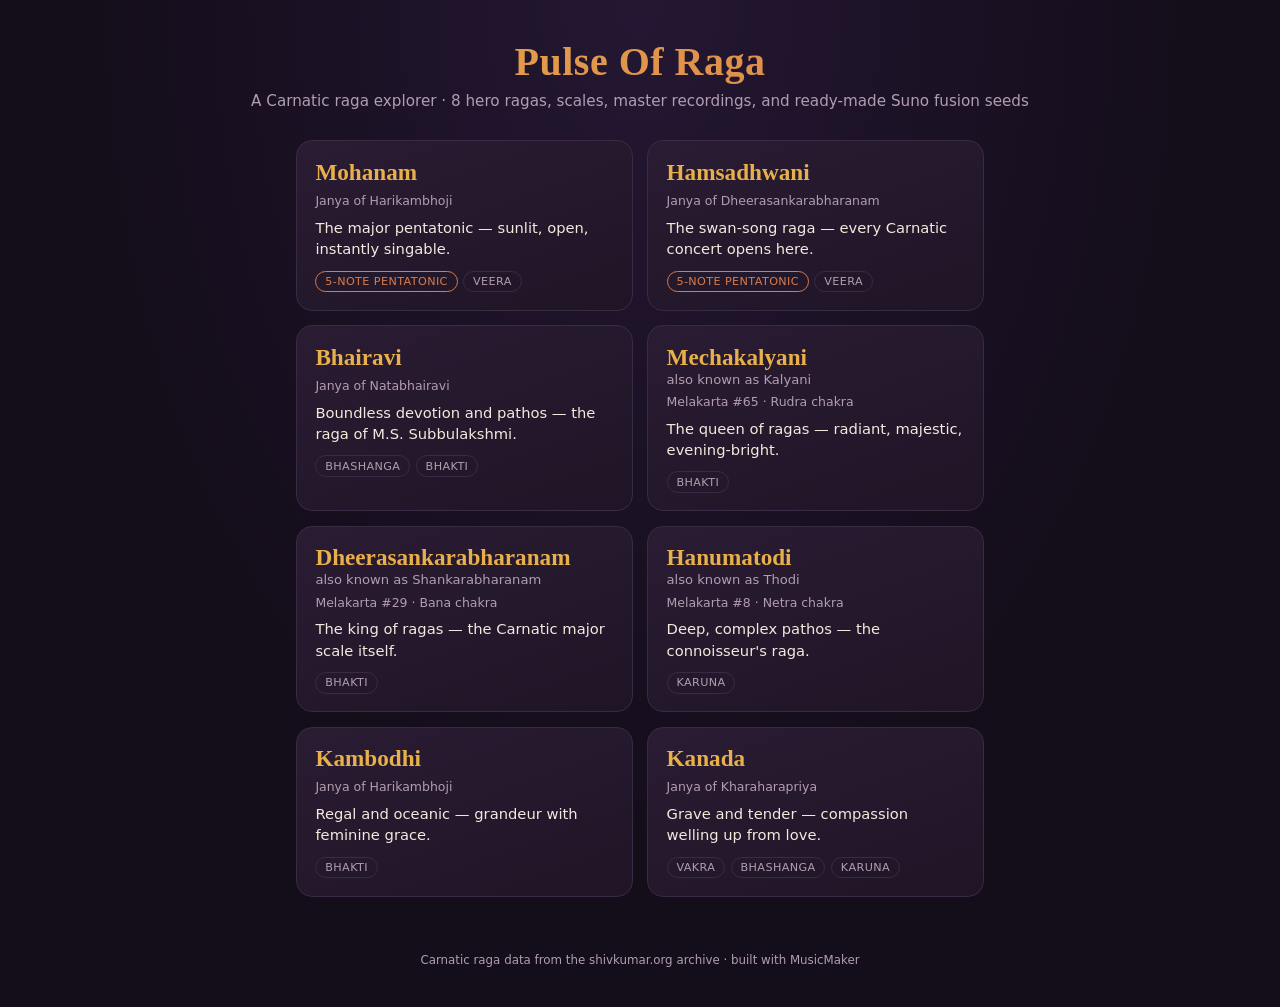
==== index.html @ eb148cbe "Pulse Of Raga — Carnatic raga explorer PWA" ====
<!DOCTYPE html>
<html lang="en">
<head>
  <meta charset="UTF-8" />
  <meta name="viewport" content="width=device-width, initial-scale=1, viewport-fit=cover" />
  <title>Pulse Of Raga</title>
  <meta name="description" content="A Carnatic raga explorer — scales, master recordings, and Suno fusion seeds." />
  <meta name="theme-color" content="#140d1a" />
  <link rel="manifest" href="manifest.webmanifest" />
  <link rel="icon" href="icon.svg" type="image/svg+xml" />
  <link rel="apple-touch-icon" href="icon.svg" />
  <link rel="stylesheet" href="style.css" />
</head>
<body>
  <header class="hero">
    <h1>Pulse Of Raga</h1>
    <p id="subtitle">A Carnatic raga explorer</p>
  </header>

  <main id="grid" class="grid" aria-label="Ragas"></main>

  <footer class="foot">
    Carnatic raga data from the shivkumar.org archive · built with MusicMaker
  </footer>

  <!-- Raga detail overlay -->
  <div id="detail" class="detail" hidden>
    <div class="sheet" role="dialog" aria-modal="true" aria-labelledby="d-name">
      <button id="close" class="close" aria-label="Close">&times;</button>
      <div id="detail-body"></div>
    </div>
  </div>

  <script src="app.js"></script>
</body>
</html>
---- style.css ----
/* Pulse Of Raga — Carnatic raga explorer (demo PWA) */

:root {
  --bg: #140d1a;
  --bg-card: #1f1526;
  --bg-card-2: #2a1c33;
  --ink: #f3e9dd;
  --ink-dim: #b29db0;
  --gold: #e8b04b;
  --saffron: #d97b4a;
  --line: #3a2a44;
}

* { box-sizing: border-box; margin: 0; padding: 0; }

body {
  background: radial-gradient(ellipse at top, #241733, var(--bg) 60%);
  color: var(--ink);
  font-family: "Segoe UI", system-ui, -apple-system, sans-serif;
  min-height: 100vh;
  padding: env(safe-area-inset-top) 0 env(safe-area-inset-bottom);
  -webkit-font-smoothing: antialiased;
}

/* ---- header ---- */
.hero {
  text-align: center;
  padding: 2.4rem 1.2rem 1.4rem;
}
.hero h1 {
  font-family: Georgia, "Times New Roman", serif;
  font-size: 2.5rem;
  font-weight: 700;
  letter-spacing: 0.5px;
  background: linear-gradient(120deg, var(--gold), var(--saffron));
  -webkit-background-clip: text;
  background-clip: text;
  color: transparent;
}
.hero p { color: var(--ink-dim); font-size: 0.95rem; margin-top: 0.4rem; }

/* ---- card grid ---- */
.grid {
  display: grid;
  grid-template-columns: 1fr;
  gap: 0.9rem;
  max-width: 720px;
  margin: 0 auto;
  padding: 0.5rem 1rem 2rem;
}
@media (min-width: 560px) { .grid { grid-template-columns: 1fr 1fr; } }

.card {
  background: linear-gradient(160deg, var(--bg-card-2), var(--bg-card));
  border: 1px solid var(--line);
  border-radius: 16px;
  padding: 1.1rem 1.15rem;
  cursor: pointer;
  transition: transform .12s ease, border-color .12s ease;
}
.card:active { transform: scale(0.98); }
.card:hover { border-color: var(--gold); }
.card h2 {
  font-family: Georgia, serif;
  font-size: 1.45rem;
  color: var(--gold);
}
.card .aka { color: var(--ink-dim); font-size: 0.82rem; margin-top: 1px; }
.card .lineage { color: var(--ink-dim); font-size: 0.78rem; margin-top: 0.45rem; }
.card .tagline { font-size: 0.92rem; margin-top: 0.55rem; line-height: 1.45; }

/* ---- tags ---- */
.tags { display: flex; flex-wrap: wrap; gap: 0.35rem; margin-top: 0.7rem; }
.tag {
  font-size: 0.7rem;
  text-transform: uppercase;
  letter-spacing: 0.4px;
  padding: 0.2rem 0.55rem;
  border-radius: 999px;
  border: 1px solid var(--line);
  color: var(--ink-dim);
}
.tag.hot { color: var(--saffron); border-color: var(--saffron); }

/* ---- swara pills ---- */
.scale { margin: 0.5rem 0 0.2rem; }
.scale .label { font-size: 0.74rem; color: var(--ink-dim); text-transform: uppercase; letter-spacing: 0.6px; }
.pills { display: flex; flex-wrap: wrap; gap: 0.3rem; margin-top: 0.35rem; }
.pill {
  font-family: "Consolas", monospace;
  font-size: 0.9rem;
  background: var(--bg-card-2);
  border: 1px solid var(--line);
  border-radius: 8px;
  padding: 0.28rem 0.5rem;
  min-width: 2rem;
  text-align: center;
}
.pill.sa { background: var(--gold); color: #1a1020; font-weight: 700; border-color: var(--gold); }

/* ---- detail overlay ---- */
.detail {
  position: fixed; inset: 0;
  background: rgba(8, 4, 12, 0.78);
  display: flex; align-items: flex-end; justify-content: center;
  z-index: 50;
}
.detail[hidden] { display: none; }
@media (min-width: 560px) { .detail { align-items: center; } }
.sheet {
  background: var(--bg);
  border: 1px solid var(--line);
  border-radius: 20px 20px 0 0;
  width: 100%; max-width: 640px;
  max-height: 92vh; overflow-y: auto;
  padding: 1.5rem 1.25rem 2.5rem;
  position: relative;
}
@media (min-width: 560px) { .sheet { border-radius: 20px; } }
.close {
  position: absolute; top: 0.7rem; right: 0.9rem;
  background: none; border: none; color: var(--ink-dim);
  font-size: 2rem; line-height: 1; cursor: pointer;
}

.d-name { font-family: Georgia, serif; font-size: 2rem; color: var(--gold); }
.d-aka { color: var(--ink-dim); font-size: 0.9rem; margin-top: 2px; }
.d-lineage { color: var(--saffron); font-size: 0.85rem; margin-top: 0.3rem; }
.d-tagline { margin-top: 0.7rem; font-size: 1rem; line-height: 1.5; font-style: italic; }

.section { margin-top: 1.6rem; }
.section h3 {
  font-size: 0.8rem; text-transform: uppercase; letter-spacing: 1px;
  color: var(--ink-dim); margin-bottom: 0.6rem;
  border-bottom: 1px solid var(--line); padding-bottom: 0.35rem;
}
.mood-line { font-size: 0.95rem; line-height: 1.55; }
.mood-line .k { color: var(--ink-dim); }

audio { width: 100%; margin-top: 0.5rem; }
.rec-label { font-size: 0.85rem; margin-top: 0.7rem; }
.rec-label .artist { color: var(--gold); }
.rec-label .varnam { color: var(--ink-dim); }

/* ---- fusion seed panels ---- */
.seed {
  background: linear-gradient(160deg, var(--bg-card-2), var(--bg-card));
  border: 1px solid var(--line);
  border-radius: 12px;
  padding: 0.9rem 1rem;
  margin-top: 0.7rem;
}
.seed .genre {
  font-weight: 700; color: var(--saffron); font-size: 1.02rem;
  text-transform: capitalize;
}
.seed .bpm { color: var(--ink-dim); font-size: 0.8rem; font-weight: 400; text-transform: none; }
.seed .prompt { font-size: 0.88rem; line-height: 1.55; margin: 0.55rem 0 0.7rem; color: var(--ink); }
.copy {
  background: var(--gold); color: #1a1020;
  border: none; border-radius: 8px;
  font-weight: 700; font-size: 0.82rem;
  padding: 0.5rem 1rem; cursor: pointer;
}
.copy:active { transform: scale(0.96); }
.copy.done { background: var(--saffron); }

.foot {
  text-align: center; color: var(--ink-dim);
  font-size: 0.74rem; padding: 1.5rem 1rem 2.5rem;
}
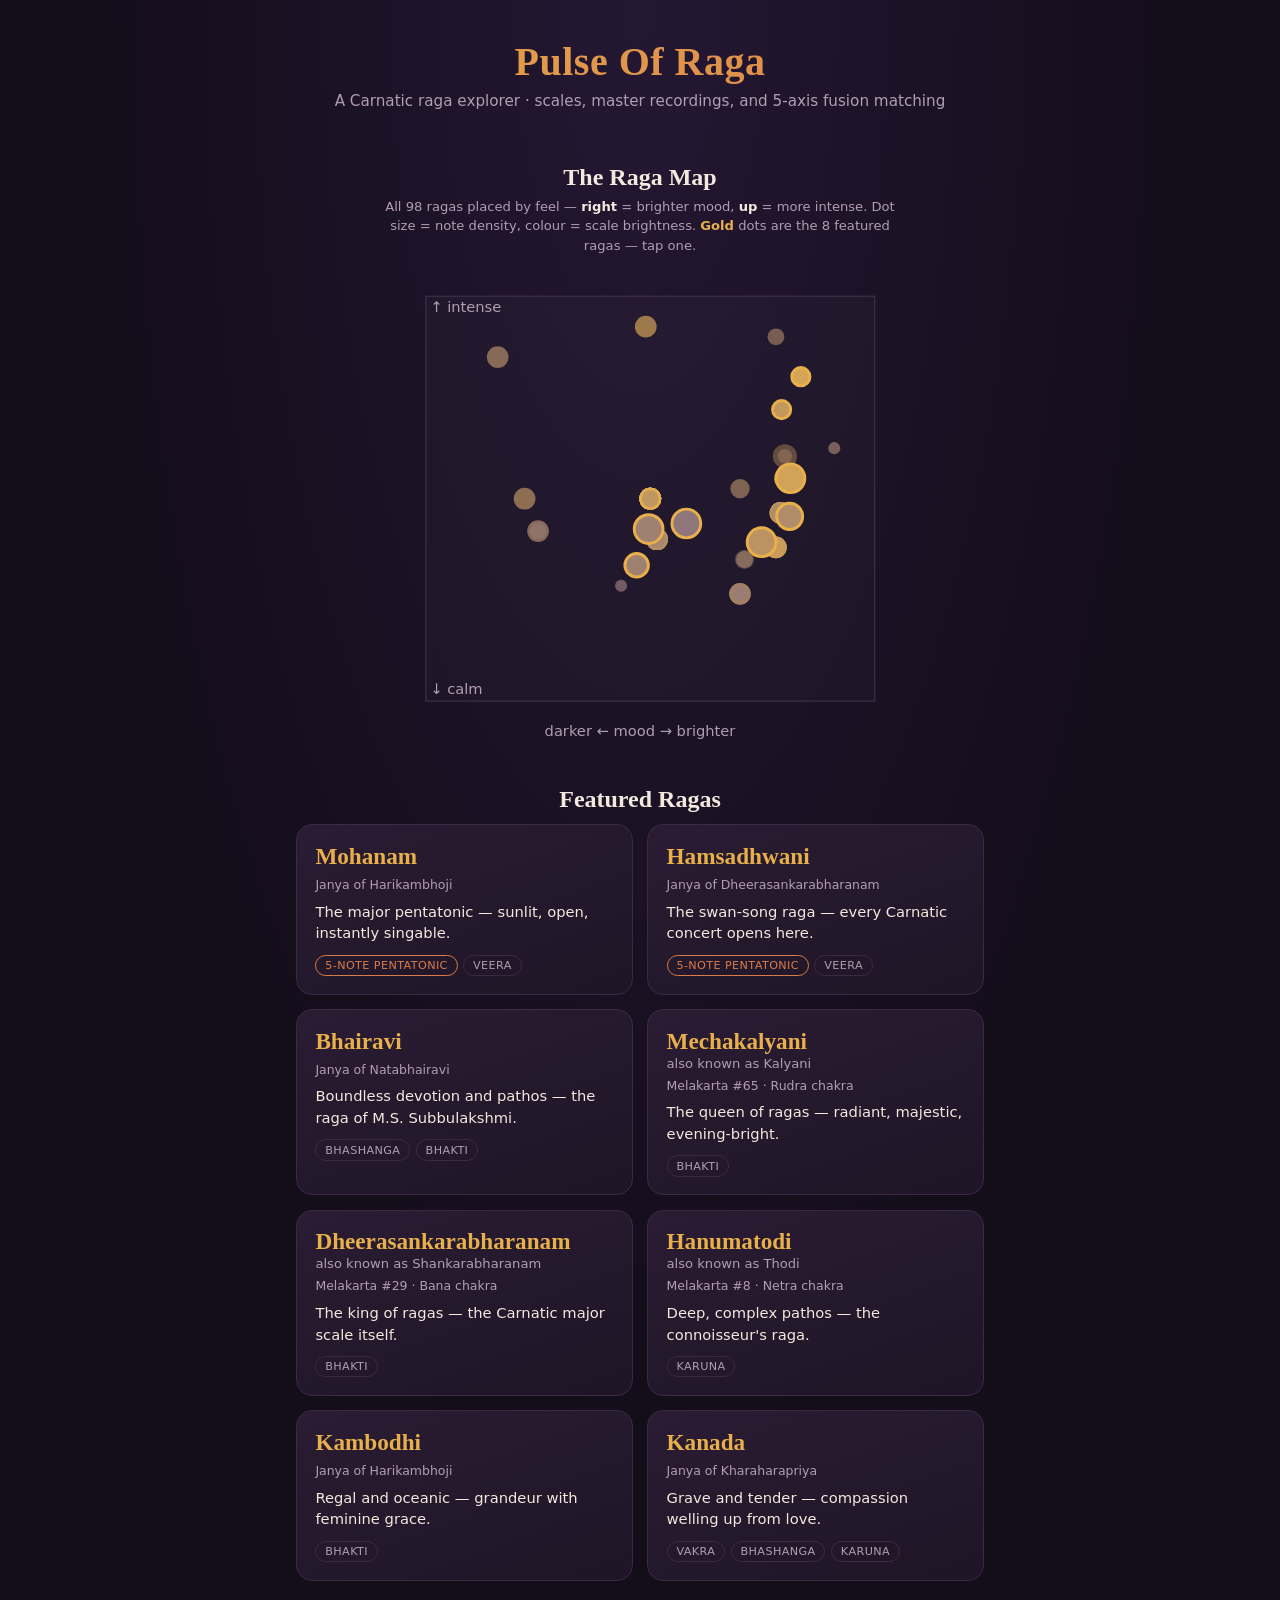
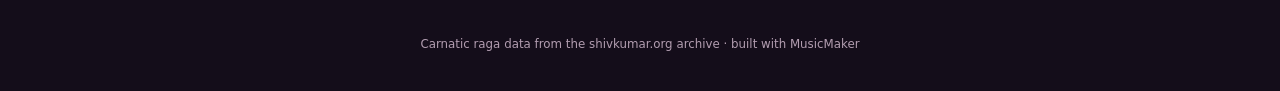
==== commit 7702fcd9: "Add 5-axis raga map + per-raga radar; vector-based genre matching" ====
--- a/index.html
+++ b/index.html
@@ -17,6 +17,15 @@
     <p id="subtitle">A Carnatic raga explorer</p>
   </header>
 
+  <section class="mapwrap">
+    <h2 class="section-title">The Raga Map</h2>
+    <p class="map-sub">All 98 ragas placed by feel — <strong>right</strong> = brighter mood,
+      <strong>up</strong> = more intense. Dot size = note density, colour = scale brightness.
+      <span class="gold-word">Gold</span> dots are the 8 featured ragas — tap one.</p>
+    <div id="map"></div>
+  </section>
+
+  <h2 class="section-title">Featured Ragas</h2>
   <main id="grid" class="grid" aria-label="Ragas"></main>
 
   <footer class="foot">
--- a/style.css
+++ b/style.css
@@ -169,3 +169,34 @@
   text-align: center; color: var(--ink-dim);
   font-size: 0.74rem; padding: 1.5rem 1rem 2.5rem;
 }
+
+/* ---- section titles ---- */
+.section-title {
+  text-align: center;
+  font-family: Georgia, serif;
+  font-size: 1.5rem;
+  color: var(--ink);
+  margin: 2rem 1rem 0.2rem;
+}
+
+/* ---- raga map (scatter) ---- */
+.mapwrap { max-width: 560px; margin: 0 auto; padding: 0 1rem; }
+.map-sub {
+  color: var(--ink-dim); font-size: 0.82rem; line-height: 1.5;
+  text-align: center; margin: 0.35rem 0 0.7rem;
+}
+.map-sub strong { color: var(--ink); }
+.gold-word { color: var(--gold); font-weight: 700; }
+.ragamap { width: 100%; height: auto; display: block; }
+.map-frame { fill: rgba(255, 255, 255, 0.02); stroke: var(--line); stroke-width: 1; }
+.map-axis { fill: var(--ink-dim); font-size: 10px; font-family: inherit; }
+.herodot { cursor: pointer; }
+.dot-label { fill: var(--ink); font-size: 9.5px; font-weight: 700; font-family: inherit; }
+
+/* ---- 5-axis radar ---- */
+.radar { width: 240px; max-width: 100%; height: auto; display: block; margin: 0.3rem auto 0; }
+.radar-grid { fill: none; stroke: var(--line); stroke-width: 1; }
+.radar-label { fill: var(--ink-dim); font-size: 10px; font-family: inherit; }
+.radar-shape { fill: rgba(232, 176, 75, 0.28); stroke: var(--gold); stroke-width: 2; }
+.radar-dot { fill: var(--gold); }
+.fp-note { color: var(--ink-dim); font-size: 0.82rem; line-height: 1.45; margin-bottom: 0.2rem; }
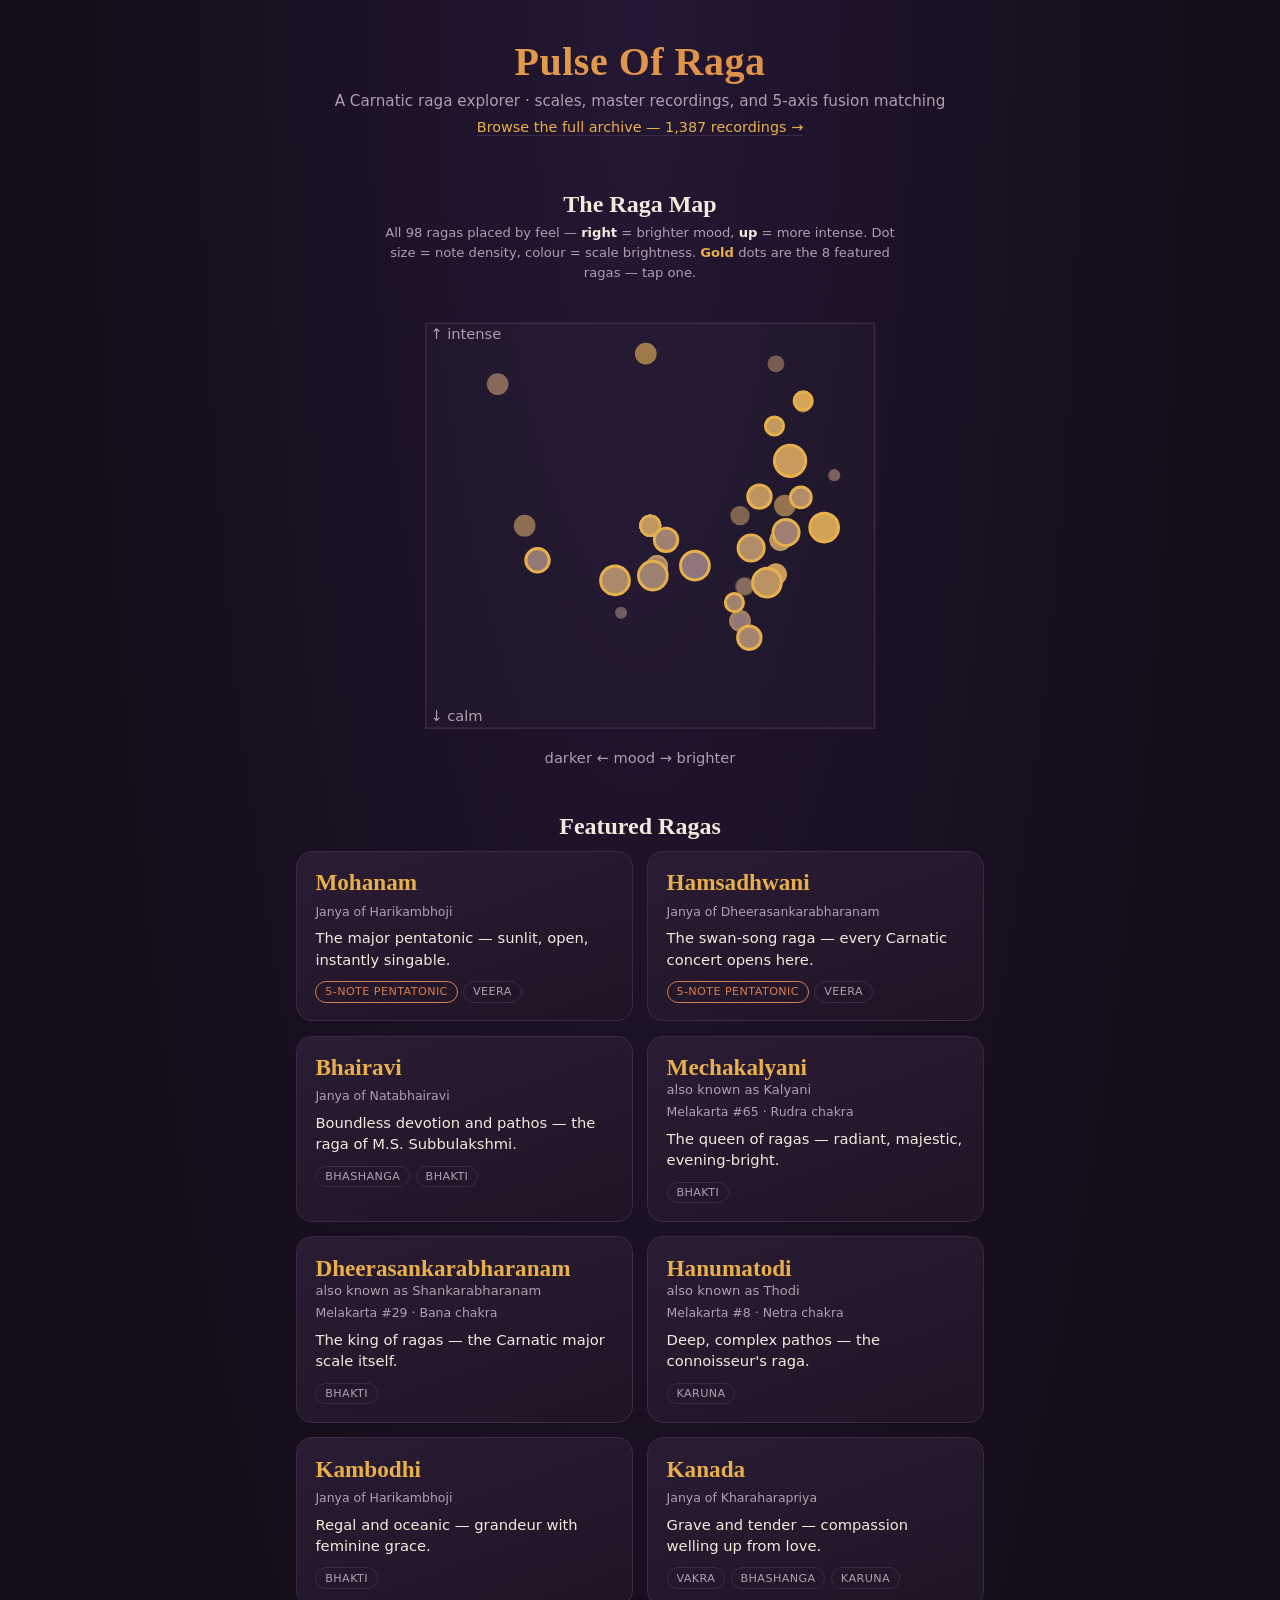
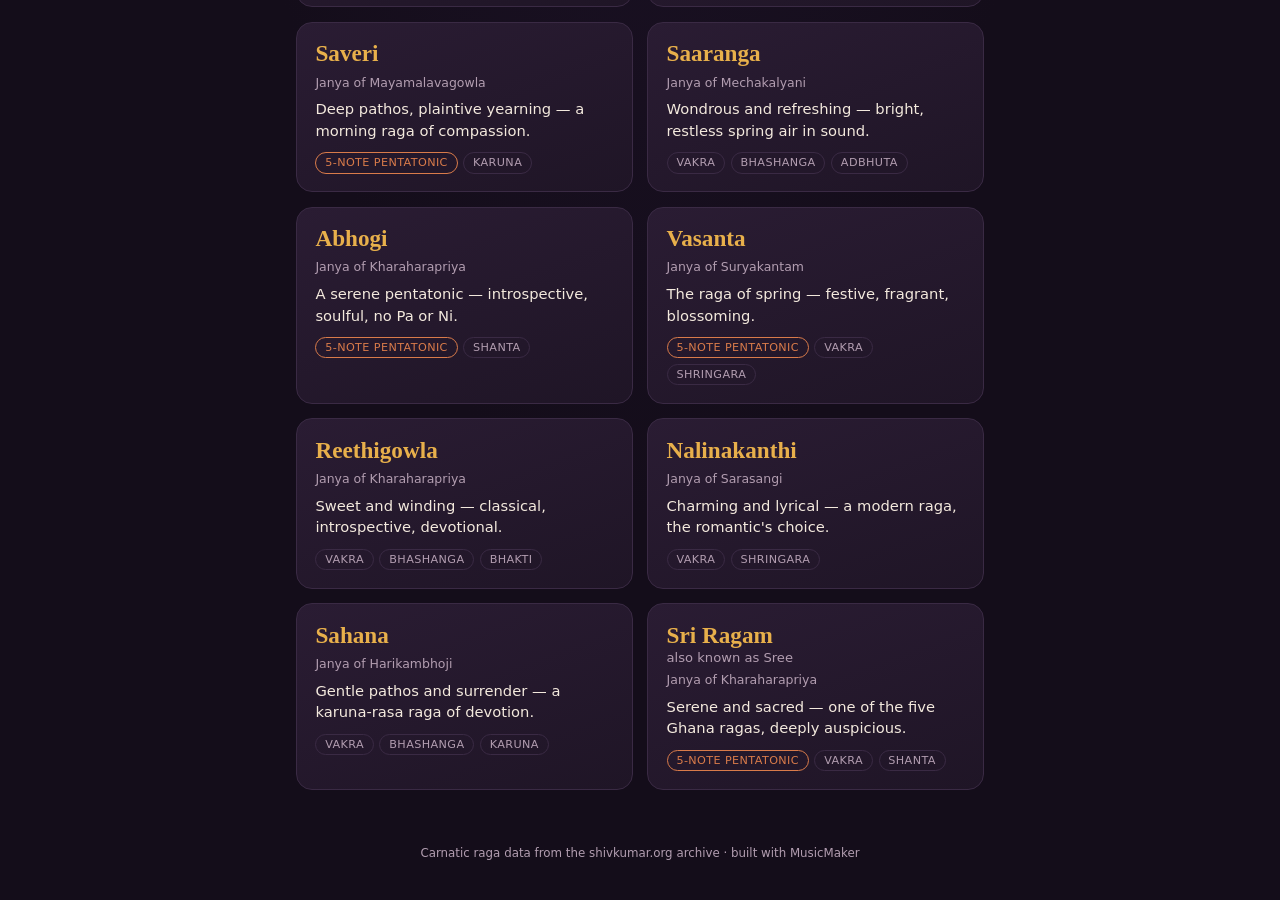
==== commit 567fdcff: "Add Raga Archive page — browse 1,387 recordings, play and like" ====
--- a/index.html
+++ b/index.html
@@ -15,6 +15,7 @@
   <header class="hero">
     <h1>Pulse Of Raga</h1>
     <p id="subtitle">A Carnatic raga explorer</p>
+    <a class="archive-link" href="archive.html">Browse the full archive — 1,387 recordings →</a>
   </header>
 
   <section class="mapwrap">
--- a/style.css
+++ b/style.css
@@ -200,3 +200,88 @@
 .radar-shape { fill: rgba(232, 176, 75, 0.28); stroke: var(--gold); stroke-width: 2; }
 .radar-dot { fill: var(--gold); }
 .fp-note { color: var(--ink-dim); font-size: 0.82rem; line-height: 1.45; margin-bottom: 0.2rem; }
+
+/* ---- composition scaffold ---- */
+.scaffold {
+  background: var(--bg-card-2);
+  border: 1px solid var(--line);
+  border-radius: 10px;
+  padding: 0.8rem 0.9rem;
+  font-family: "Consolas", monospace;
+  font-size: 0.78rem;
+  line-height: 1.5;
+  color: var(--ink);
+  white-space: pre-wrap;
+  overflow-x: auto;
+  margin: 0.4rem 0 0.7rem;
+}
+
+/* ---- archive page ---- */
+.archive-link, .back-link {
+  display: inline-block;
+  margin-top: 0.6rem;
+  color: var(--gold);
+  font-size: 0.9rem;
+  text-decoration: none;
+  border-bottom: 1px solid var(--line);
+}
+.back-link { color: var(--ink-dim); font-size: 0.85rem; }
+
+.arch-controls {
+  max-width: 720px;
+  margin: 0 auto;
+  padding: 0 1rem;
+  display: flex;
+  flex-direction: column;
+  gap: 0.5rem;
+}
+.arch-controls input[type="search"],
+.arch-controls select {
+  background: var(--bg-card-2);
+  border: 1px solid var(--line);
+  border-radius: 9px;
+  color: var(--ink);
+  font-size: 0.95rem;
+  padding: 0.55rem 0.7rem;
+}
+.arch-row2 { display: flex; gap: 0.5rem; align-items: center; flex-wrap: wrap; }
+.arch-row2 select { flex: 1; }
+.liked-toggle { color: var(--ink-dim); font-size: 0.85rem; display: flex; gap: 0.3rem; align-items: center; }
+.arch-count { color: var(--ink-dim); font-size: 0.78rem; }
+
+.player-bar {
+  position: sticky;
+  top: 0;
+  z-index: 20;
+  background: var(--bg);
+  border-bottom: 1px solid var(--line);
+  max-width: 720px;
+  margin: 0.6rem auto 0;
+  padding: 0.6rem 1rem;
+}
+.player-bar audio { width: 100%; }
+.nowplaying { color: var(--gold); font-size: 0.8rem; margin-top: 0.3rem; }
+
+.arch-rows { max-width: 720px; margin: 0 auto; padding: 0.4rem 1rem 3rem; }
+.arow {
+  display: flex; align-items: center; gap: 0.6rem;
+  padding: 0.55rem 0.2rem;
+  border-bottom: 1px solid var(--line);
+}
+.arow.hidden { display: none; }
+.arow.playing { background: rgba(232, 176, 75, 0.10); }
+.like-btn, .play-btn {
+  flex: none;
+  background: none;
+  border: 1px solid var(--line);
+  border-radius: 8px;
+  width: 2.3rem; height: 2.3rem;
+  font-size: 1.1rem;
+  cursor: pointer;
+  color: var(--ink-dim);
+}
+.like-btn.liked { color: var(--saffron); border-color: var(--saffron); }
+.play-btn { color: var(--gold); }
+.arow-meta { min-width: 0; }
+.arow-title { font-size: 0.92rem; color: var(--ink); }
+.arow-sub { font-size: 0.76rem; color: var(--ink-dim); margin-top: 1px; }
